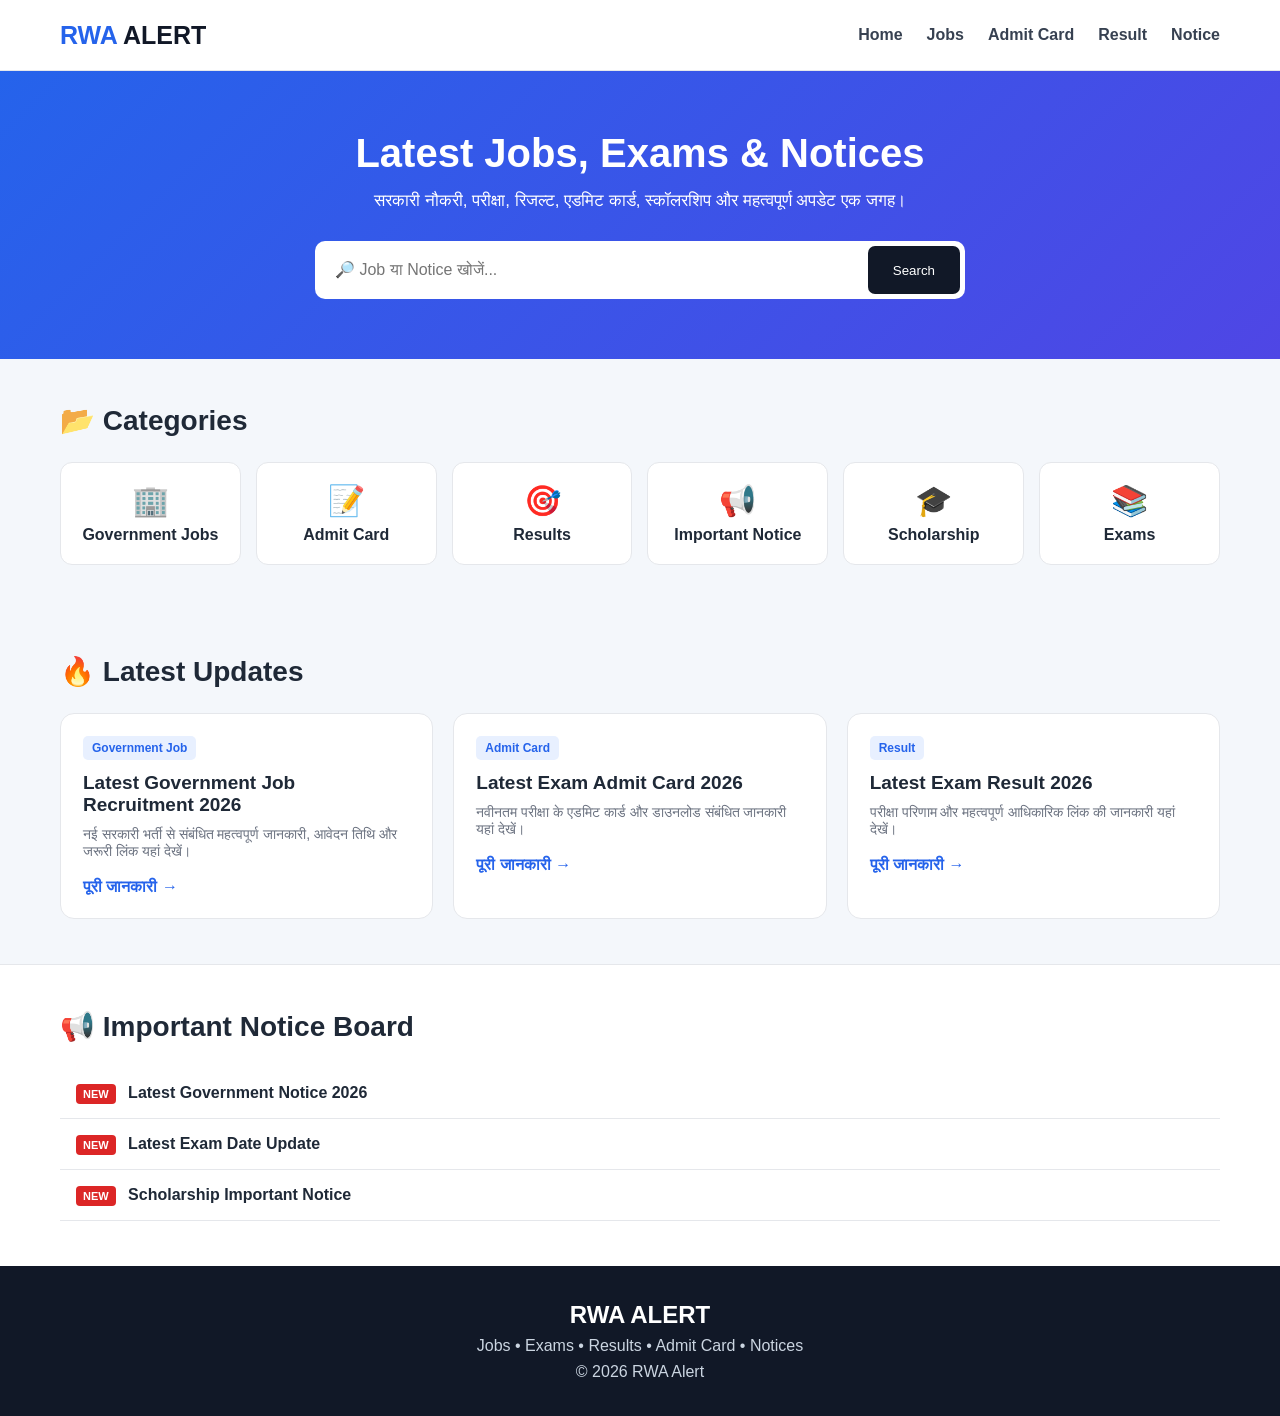
==== index.html @ 92f7bc1f "Create index.html" ====
<!DOCTYPE html>
<html lang="hi">
<head>
  <meta charset="UTF-8">
  <meta name="viewport" content="width=device-width, initial-scale=1.0">

  <title>RWA Alert - Latest Jobs, Results & Notices</title>

  <meta name="description"
        content="RWA Alert पर सरकारी नौकरी, परीक्षा, रिजल्ट, एडमिट कार्ड, स्कॉलरशिप और महत्वपूर्ण नोटिस की जानकारी पाएं।">

  <style>
    * {
      margin: 0;
      padding: 0;
      box-sizing: border-box;
    }

    body {
      font-family: Arial, sans-serif;
      background: #f4f7fb;
      color: #1f2937;
    }

    .header {
      background: #ffffff;
      border-bottom: 1px solid #e5e7eb;
      position: sticky;
      top: 0;
      z-index: 1000;
    }

    .nav {
      max-width: 1200px;
      margin: auto;
      min-height: 70px;
      padding: 0 20px;
      display: flex;
      align-items: center;
      justify-content: space-between;
    }

    .logo {
      font-size: 25px;
      font-weight: 800;
      color: #111827;
    }

    .logo span {
      color: #2563eb;
    }

    .menu {
      display: flex;
      gap: 24px;
    }

    .menu a {
      text-decoration: none;
      color: #374151;
      font-weight: 600;
    }

    .menu a:hover {
      color: #2563eb;
    }

    .hero {
      background: linear-gradient(135deg, #2563eb, #4f46e5);
      color: white;
      padding: 60px 20px;
      text-align: center;
    }

    .hero h1 {
      font-size: 40px;
      margin-bottom: 15px;
    }

    .hero p {
      font-size: 17px;
      max-width: 700px;
      margin: auto;
    }

    .search {
      max-width: 650px;
      margin: 30px auto 0;
      display: flex;
      background: white;
      padding: 5px;
      border-radius: 10px;
    }

    .search input {
      flex: 1;
      border: none;
      outline: none;
      padding: 15px;
      font-size: 16px;
    }

    .search button {
      border: none;
      background: #111827;
      color: white;
      padding: 0 25px;
      border-radius: 7px;
      cursor: pointer;
    }

    .container {
      max-width: 1200px;
      margin: auto;
      padding: 45px 20px;
    }

    .title {
      font-size: 28px;
      margin-bottom: 25px;
    }

    .categories {
      display: grid;
      grid-template-columns: repeat(6, 1fr);
      gap: 15px;
    }

    .category {
      background: white;
      border: 1px solid #e5e7eb;
      border-radius: 12px;
      padding: 20px 10px;
      text-align: center;
      font-weight: 700;
      cursor: pointer;
      transition: 0.2s;
    }

    .category:hover {
      transform: translateY(-4px);
      box-shadow: 0 8px 20px rgba(0,0,0,0.08);
    }

    .icon {
      font-size: 30px;
      display: block;
      margin-bottom: 8px;
    }

    .posts {
      display: grid;
      grid-template-columns: repeat(3, 1fr);
      gap: 20px;
    }

    .post {
      background: white;
      border: 1px solid #e5e7eb;
      border-radius: 14px;
      padding: 22px;
    }

    .badge {
      display: inline-block;
      background: #e8f0ff;
      color: #2563eb;
      padding: 5px 9px;
      border-radius: 5px;
      font-size: 12px;
      font-weight: 700;
      margin-bottom: 12px;
    }

    .post h3 {
      font-size: 19px;
      margin-bottom: 10px;
    }

    .post p {
      color: #6b7280;
      font-size: 14px;
    }

    .read {
      display: inline-block;
      margin-top: 18px;
      color: #2563eb;
      text-decoration: none;
      font-weight: 700;
    }

    .notice {
      background: white;
      border-top: 1px solid #e5e7eb;
    }

    .notice-item {
      padding: 16px;
      border-bottom: 1px solid #e5e7eb;
      font-weight: 600;
    }

    .new {
      background: #dc2626;
      color: white;
      padding: 4px 7px;
      border-radius: 4px;
      font-size: 11px;
      margin-right: 8px;
    }

    footer {
      background: #111827;
      color: white;
      text-align: center;
      padding: 35px 20px;
    }

    footer p {
      color: #cbd5e1;
      margin-top: 8px;
    }

    @media (max-width: 900px) {
      .categories {
        grid-template-columns: repeat(3, 1fr);
      }

      .posts {
        grid-template-columns: repeat(2, 1fr);
      }
    }

    @media (max-width: 600px) {
      .menu {
        display: none;
      }

      .hero h1 {
        font-size: 28px;
      }

      .search {
        flex-direction: column;
        gap: 8px;
        background: transparent;
      }

      .search input,
      .search button {
        padding: 14px;
        border-radius: 7px;
      }

      .categories,
      .posts {
        grid-template-columns: 1fr;
      }
    }
  </style>
</head>

<body>

<header class="header">
  <div class="nav">

    <div class="logo">
      <span>RWA</span> ALERT
    </div>

    <div class="menu">
      <a href="#">Home</a>
      <a href="#jobs">Jobs</a>
      <a href="#admit">Admit Card</a>
      <a href="#result">Result</a>
      <a href="#notice">Notice</a>
    </div>

  </div>
</header>


<section class="hero">

  <h1>Latest Jobs, Exams & Notices</h1>

  <p>
    सरकारी नौकरी, परीक्षा, रिजल्ट, एडमिट कार्ड,
    स्कॉलरशिप और महत्वपूर्ण अपडेट एक जगह।
  </p>

  <div class="search">

    <input
      type="text"
      id="searchInput"
      placeholder="🔎 Job या Notice खोजें..."
    >

    <button onclick="searchPosts()">
      Search
    </button>

  </div>

</section>


<section class="container">

  <h2 class="title">📂 Categories</h2>

  <div class="categories">

    <div class="category">
      <span class="icon">🏢</span>
      Government Jobs
    </div>

    <div class="category">
      <span class="icon">📝</span>
      Admit Card
    </div>

    <div class="category">
      <span class="icon">🎯</span>
      Results
    </div>

    <div class="category">
      <span class="icon">📢</span>
      Important Notice
    </div>

    <div class="category">
      <span class="icon">🎓</span>
      Scholarship
    </div>

    <div class="category">
      <span class="icon">📚</span>
      Exams
    </div>

  </div>

</section>


<section class="container" id="jobs">

  <h2 class="title">🔥 Latest Updates</h2>

  <div class="posts" id="postsContainer">

    <article class="post">

      <span class="badge">
        Government Job
      </span>

      <h3>
        Latest Government Job Recruitment 2026
      </h3>

      <p>
        नई सरकारी भर्ती से संबंधित महत्वपूर्ण जानकारी,
        आवेदन तिथि और जरूरी लिंक यहां देखें।
      </p>

      <a class="read" href="#">
        पूरी जानकारी →
      </a>

    </article>


    <article class="post">

      <span class="badge">
        Admit Card
      </span>

      <h3>
        Latest Exam Admit Card 2026
      </h3>

      <p>
        नवीनतम परीक्षा के एडमिट कार्ड और डाउनलोड
        संबंधित जानकारी यहां देखें।
      </p>

      <a class="read" href="#">
        पूरी जानकारी →
      </a>

    </article>


    <article class="post">

      <span class="badge">
        Result
      </span>

      <h3>
        Latest Exam Result 2026
      </h3>

      <p>
        परीक्षा परिणाम और महत्वपूर्ण आधिकारिक
        लिंक की जानकारी यहां देखें।
      </p>

      <a class="read" href="#">
        पूरी जानकारी →
      </a>

    </article>

  </div>

</section>


<section class="notice">

  <div class="container">

    <h2 class="title">
      📢 Important Notice Board
    </h2>

    <div class="notice-item">
      <span class="new">NEW</span>
      Latest Government Notice 2026
    </div>

    <div class="notice-item">
      <span class="new">NEW</span>
      Latest Exam Date Update
    </div>

    <div class="notice-item">
      <span class="new">NEW</span>
      Scholarship Important Notice
    </div>

  </div>

</section>


<footer>

  <h2>RWA ALERT</h2>

  <p>
    Jobs • Exams • Results • Admit Card • Notices
  </p>

  <p>
    © 2026 RWA Alert
  </p>

</footer>


<script>

function searchPosts() {

  const search =
    document
      .getElementById("searchInput")
      .value
      .toLowerCase();

  const posts =
    document.querySelectorAll(".post");

  posts.forEach(function(post) {

    const text =
      post.innerText.toLowerCase();

    if (text.includes(search)) {
      post.style.display = "";
    } else {
      post.style.display = "none";
    }

  });

}

</script>

</body>
</html>
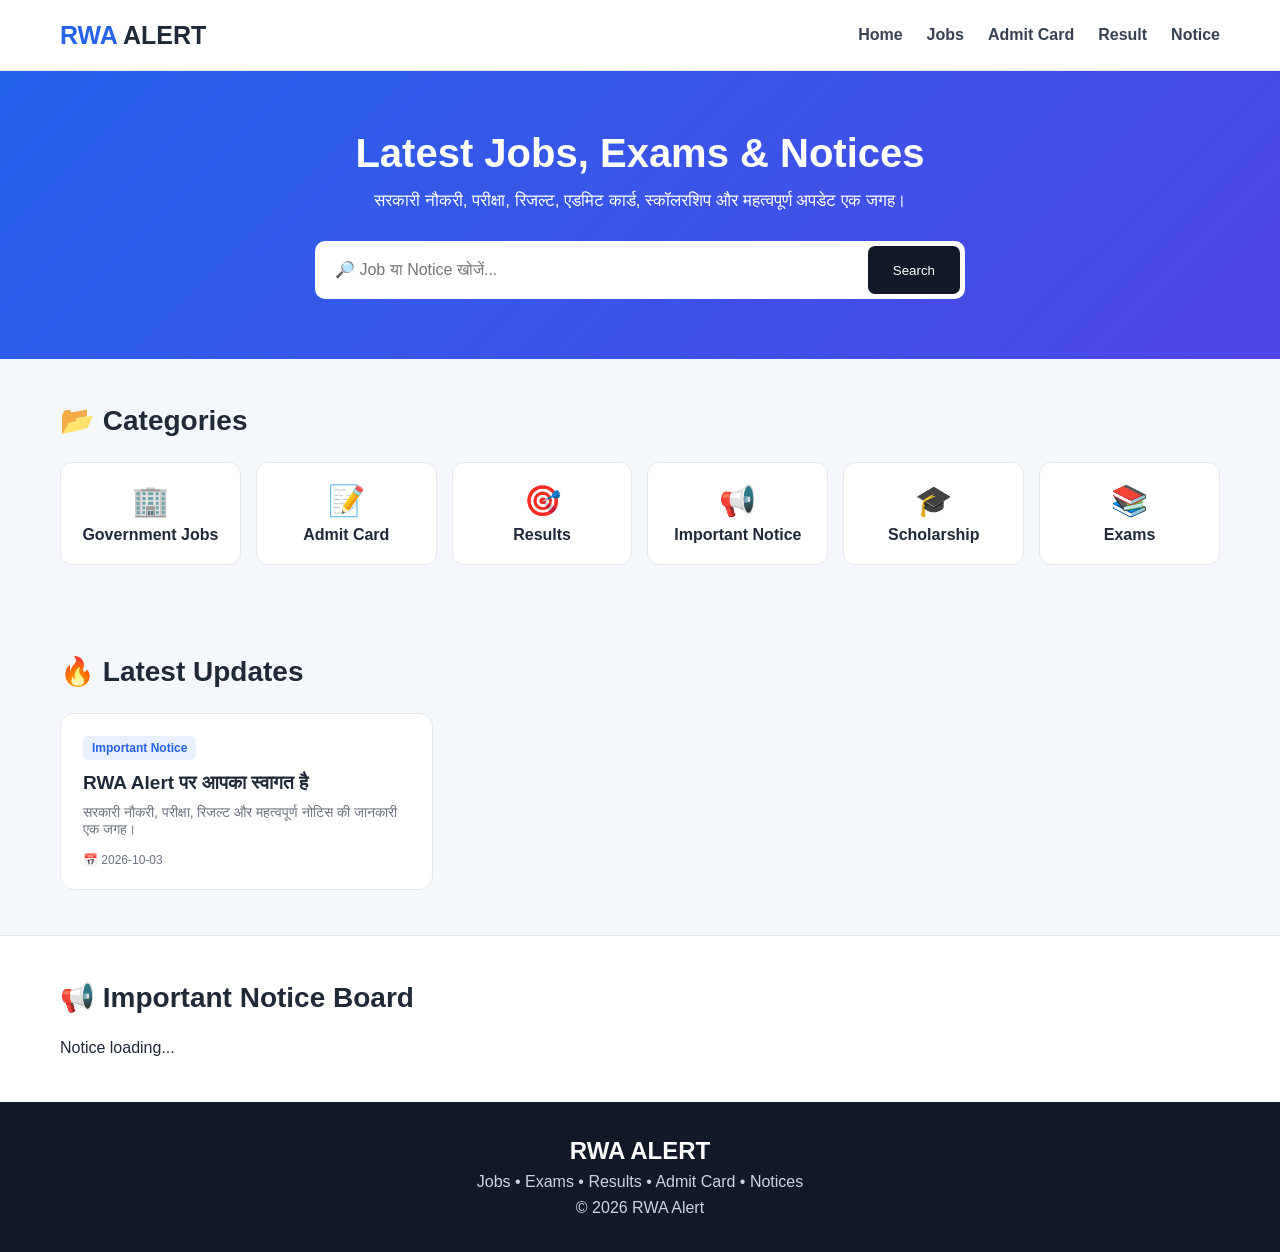
==== commit a6cd9457: "Update index.html" ====
--- a/index.html
+++ b/index.html
@@ -10,6 +10,7 @@
         content="RWA Alert पर सरकारी नौकरी, परीक्षा, रिजल्ट, एडमिट कार्ड, स्कॉलरशिप और महत्वपूर्ण नोटिस की जानकारी पाएं।">
 
   <style>
+
     * {
       margin: 0;
       padding: 0;
@@ -17,13 +18,13 @@
     }
 
     body {
-      font-family: Arial, sans-serif;
+      font-family: Arial, "Noto Sans Devanagari", sans-serif;
       background: #f4f7fb;
       color: #1f2937;
     }
 
     .header {
-      background: #ffffff;
+      background: white;
       border-bottom: 1px solid #e5e7eb;
       position: sticky;
       top: 0;
@@ -35,6 +36,7 @@
       margin: auto;
       min-height: 70px;
       padding: 0 20px;
+
       display: flex;
       align-items: center;
       justify-content: space-between;
@@ -43,7 +45,6 @@
     .logo {
       font-size: 25px;
       font-weight: 800;
-      color: #111827;
     }
 
     .logo span {
@@ -78,14 +79,15 @@
     }
 
     .hero p {
-      font-size: 17px;
       max-width: 700px;
       margin: auto;
+      font-size: 17px;
     }
 
     .search {
       max-width: 650px;
       margin: 30px auto 0;
+
       display: flex;
       background: white;
       padding: 5px;
@@ -134,12 +136,6 @@
       text-align: center;
       font-weight: 700;
       cursor: pointer;
-      transition: 0.2s;
-    }
-
-    .category:hover {
-      transform: translateY(-4px);
-      box-shadow: 0 8px 20px rgba(0,0,0,0.08);
     }
 
     .icon {
@@ -159,6 +155,12 @@
       border: 1px solid #e5e7eb;
       border-radius: 14px;
       padding: 22px;
+      transition: 0.2s;
+    }
+
+    .post:hover {
+      transform: translateY(-3px);
+      box-shadow: 0 10px 25px rgba(0,0,0,0.08);
     }
 
     .badge {
@@ -182,12 +184,37 @@
       font-size: 14px;
     }
 
-    .read {
-      display: inline-block;
+    .post-date {
+      display: block;
+      margin-top: 15px;
+      color: #6b7280;
+      font-size: 12px;
+    }
+
+    .buttons {
+      display: flex;
+      gap: 8px;
       margin-top: 18px;
-      color: #2563eb;
+    }
+
+    .buttons a {
+      flex: 1;
+      text-align: center;
       text-decoration: none;
+      padding: 9px;
+      border-radius: 6px;
+      font-size: 13px;
       font-weight: 700;
+    }
+
+    .official {
+      background: #e5e7eb;
+      color: #111827;
+    }
+
+    .apply {
+      background: #2563eb;
+      color: white;
     }
 
     .notice {
@@ -223,6 +250,7 @@
     }
 
     @media (max-width: 900px) {
+
       .categories {
         grid-template-columns: repeat(3, 1fr);
       }
@@ -230,9 +258,11 @@
       .posts {
         grid-template-columns: repeat(2, 1fr);
       }
+
     }
 
     @media (max-width: 600px) {
+
       .menu {
         display: none;
       }
@@ -257,13 +287,20 @@
       .posts {
         grid-template-columns: 1fr;
       }
-    }
+
+      .buttons {
+        flex-direction: column;
+      }
+
+    }
+
   </style>
 </head>
 
 <body>
 
 <header class="header">
+
   <div class="nav">
 
     <div class="logo">
@@ -271,20 +308,25 @@
     </div>
 
     <div class="menu">
+
       <a href="#">Home</a>
       <a href="#jobs">Jobs</a>
       <a href="#admit">Admit Card</a>
       <a href="#result">Result</a>
       <a href="#notice">Notice</a>
+
     </div>
 
   </div>
+
 </header>
 
 
 <section class="hero">
 
-  <h1>Latest Jobs, Exams & Notices</h1>
+  <h1>
+    Latest Jobs, Exams & Notices
+  </h1>
 
   <p>
     सरकारी नौकरी, परीक्षा, रिजल्ट, एडमिट कार्ड,
@@ -294,9 +336,10 @@
   <div class="search">
 
     <input
+      id="searchInput"
       type="text"
-      id="searchInput"
       placeholder="🔎 Job या Notice खोजें..."
+      onkeyup="searchPosts()"
     >
 
     <button onclick="searchPosts()">
@@ -310,7 +353,9 @@
 
 <section class="container">
 
-  <h2 class="title">📂 Categories</h2>
+  <h2 class="title">
+    📂 Categories
+  </h2>
 
   <div class="categories">
 
@@ -351,74 +396,18 @@
 
 <section class="container" id="jobs">
 
-  <h2 class="title">🔥 Latest Updates</h2>
-
-  <div class="posts" id="postsContainer">
-
-    <article class="post">
-
-      <span class="badge">
-        Government Job
-      </span>
-
-      <h3>
-        Latest Government Job Recruitment 2026
-      </h3>
-
-      <p>
-        नई सरकारी भर्ती से संबंधित महत्वपूर्ण जानकारी,
-        आवेदन तिथि और जरूरी लिंक यहां देखें।
-      </p>
-
-      <a class="read" href="#">
-        पूरी जानकारी →
-      </a>
-
-    </article>
-
-
-    <article class="post">
-
-      <span class="badge">
-        Admit Card
-      </span>
-
-      <h3>
-        Latest Exam Admit Card 2026
-      </h3>
-
-      <p>
-        नवीनतम परीक्षा के एडमिट कार्ड और डाउनलोड
-        संबंधित जानकारी यहां देखें।
-      </p>
-
-      <a class="read" href="#">
-        पूरी जानकारी →
-      </a>
-
-    </article>
-
-
-    <article class="post">
-
-      <span class="badge">
-        Result
-      </span>
-
-      <h3>
-        Latest Exam Result 2026
-      </h3>
-
-      <p>
-        परीक्षा परिणाम और महत्वपूर्ण आधिकारिक
-        लिंक की जानकारी यहां देखें।
-      </p>
-
-      <a class="read" href="#">
-        पूरी जानकारी →
-      </a>
-
-    </article>
+  <h2 class="title">
+    🔥 Latest Updates
+  </h2>
+
+  <div
+    class="posts"
+    id="postsContainer"
+  >
+
+    <p>
+      Updates loading...
+    </p>
 
   </div>
 
@@ -433,19 +422,12 @@
       📢 Important Notice Board
     </h2>
 
-    <div class="notice-item">
-      <span class="new">NEW</span>
-      Latest Government Notice 2026
-    </div>
-
-    <div class="notice-item">
-      <span class="new">NEW</span>
-      Latest Exam Date Update
-    </div>
-
-    <div class="notice-item">
-      <span class="new">NEW</span>
-      Scholarship Important Notice
+    <div id="noticeContainer">
+
+      <p>
+        Notice loading...
+      </p>
+
     </div>
 
   </div>
@@ -455,7 +437,9 @@
 
 <footer>
 
-  <h2>RWA ALERT</h2>
+  <h2>
+    RWA ALERT
+  </h2>
 
   <p>
     Jobs • Exams • Results • Admit Card • Notices
@@ -470,31 +454,174 @@
 
 <script>
 
+let allPosts = [];
+
+
+async function loadPosts() {
+
+  try {
+
+    const response =
+      await fetch("posts.json?time=" + Date.now());
+
+    if (!response.ok) {
+      throw new Error("Posts file not found");
+    }
+
+    allPosts = await response.json();
+
+    displayPosts(allPosts);
+
+  }
+
+  catch (error) {
+
+    document.getElementById("postsContainer").innerHTML =
+
+      "<p>Posts load नहीं हो सके। थोड़ी देर बाद फिर कोशिश करें।</p>";
+
+    console.error(error);
+
+  }
+
+}
+
+
+function displayPosts(posts) {
+
+  const container =
+    document.getElementById("postsContainer");
+
+  container.innerHTML = "";
+
+
+  if (posts.length === 0) {
+
+    container.innerHTML =
+      "<p>अभी कोई update उपलब्ध नहीं है।</p>";
+
+    return;
+
+  }
+
+
+  posts
+    .slice()
+    .reverse()
+    .forEach(function(post) {
+
+      const article =
+        document.createElement("article");
+
+      article.className = "post";
+
+
+      let buttons = "";
+
+
+      if (post.officialLink) {
+
+        buttons +=
+
+          `<a
+             class="official"
+             href="${post.officialLink}"
+             target="_blank"
+             rel="noopener"
+           >
+             Official
+           </a>`;
+
+      }
+
+
+      if (post.applyLink) {
+
+        buttons +=
+
+          `<a
+             class="apply"
+             href="${post.applyLink}"
+             target="_blank"
+             rel="noopener"
+           >
+             Apply Online
+           </a>`;
+
+      }
+
+
+      article.innerHTML =
+
+        `<span class="badge">
+           ${post.category || "Update"}
+         </span>
+
+         <h3>
+           ${post.title}
+         </h3>
+
+         <p>
+           ${post.description || ""}
+         </p>
+
+         <span class="post-date">
+           📅 ${post.date || ""}
+         </span>
+
+         ${
+           buttons
+           ? `<div class="buttons">${buttons}</div>`
+           : ""
+         }`;
+
+
+      container.appendChild(article);
+
+    });
+
+}
+
+
 function searchPosts() {
 
-  const search =
+  const query =
+
     document
       .getElementById("searchInput")
       .value
-      .toLowerCase();
-
-  const posts =
-    document.querySelectorAll(".post");
-
-  posts.forEach(function(post) {
-
-    const text =
-      post.innerText.toLowerCase();
-
-    if (text.includes(search)) {
-      post.style.display = "";
-    } else {
-      post.style.display = "none";
-    }
-
-  });
+      .toLowerCase()
+      .trim();
+
+
+  const filtered =
+
+    allPosts.filter(function(post) {
+
+      const text =
+
+        (
+          post.title +
+          " " +
+          post.category +
+          " " +
+          post.description +
+          " " +
+          post.content
+        ).toLowerCase();
+
+
+      return text.includes(query);
+
+    });
+
+
+  displayPosts(filtered);
 
 }
+
+
+loadPosts();
 
 </script>
 
